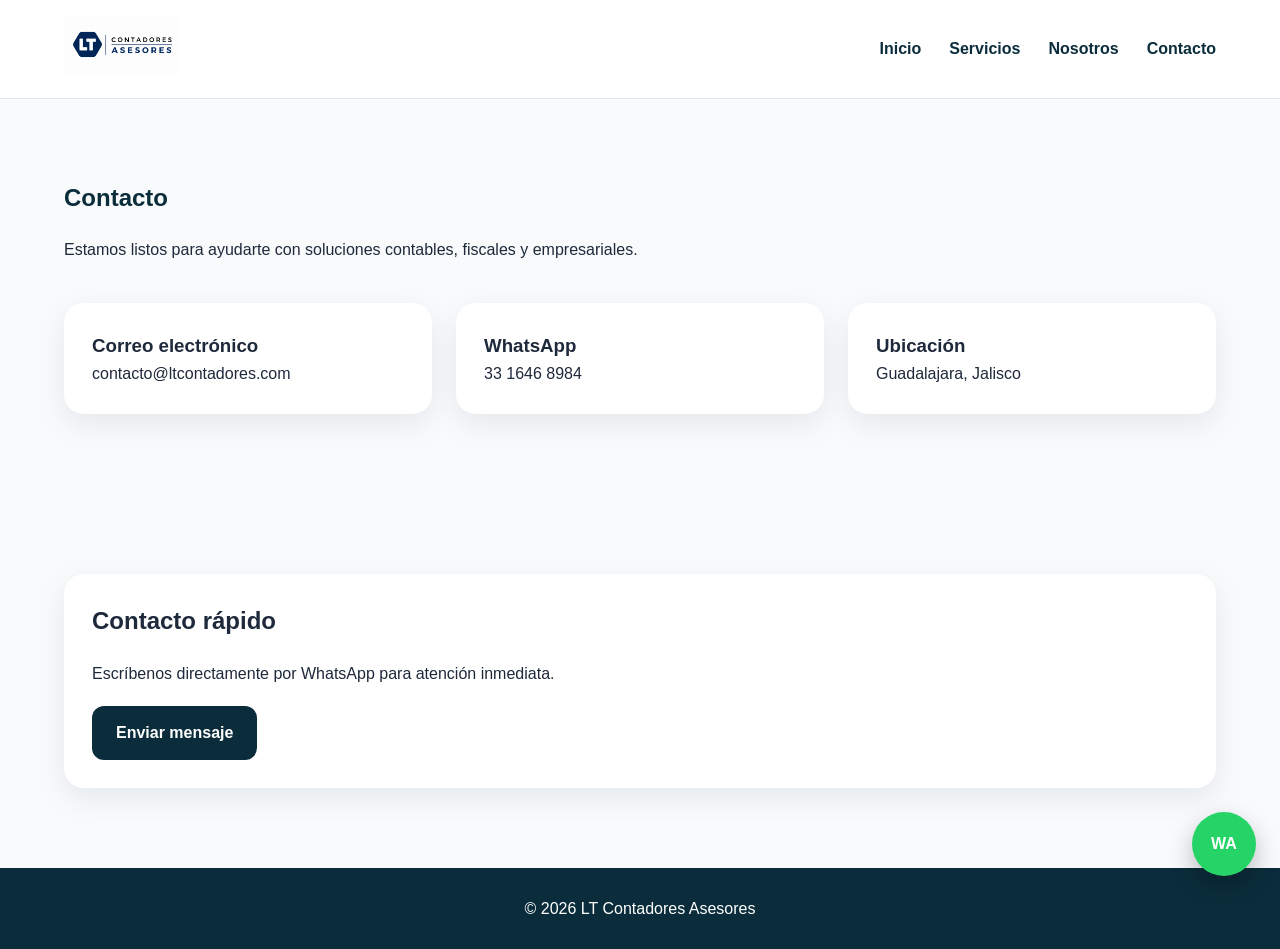
==== contacto.html @ 27eaaedc "Create contacto.html" ====
<!DOCTYPE html>
<html lang="es">
<head>
  <meta charset="UTF-8">
  <meta name="viewport" content="width=device-width, initial-scale=1.0">
  <title>Contacto | LT Contadores Asesores</title>
  <link rel="icon" type="image/png" href="favicon.png">
  <link rel="stylesheet" href="style.css">
</head>

<body>

<header>
  <nav class="navbar">
    <div class="logo">
      <a href="index.html">
        <img src="logo-web.png" alt="LT Contadores Asesores">
      </a>
    </div>

    <ul class="nav-links">
      <li><a href="index.html">Inicio</a></li>
      <li><a href="servicios.html">Servicios</a></li>
      <li><a href="nosotros.html">Nosotros</a></li>
      <li><a href="contacto.html">Contacto</a></li>
    </ul>
  </nav>
</header>

<section class="section">
  <div class="fade-in">
    <h1 style="margin-bottom:20px; color:#0b2d3b;">Contacto</h1>

    <p style="margin-bottom:40px;">
      Estamos listos para ayudarte con soluciones contables, fiscales y empresariales.
    </p>
  </div>

  <div class="cards">

    <div class="card fade-in">
      <h3>Correo electrónico</h3>
      <p>contacto@ltcontadores.com</p>
    </div>

    <div class="card fade-in">
      <h3>WhatsApp</h3>
      <p>33 1646 8984</p>
    </div>

    <div class="card fade-in">
      <h3>Ubicación</h3>
      <p>Guadalajara, Jalisco</p>
    </div>

  </div>
</section>

<section class="section">
  <div class="card fade-in">
    <h2 style="margin-bottom:20px;">Contacto rápido</h2>

    <p style="margin-bottom:20px;">
      Escríbenos directamente por WhatsApp para atención inmediata.
    </p>

    <a href="https://wa.me/523316468984" class="btn-primary" target="_blank">
      Enviar mensaje
    </a>
  </div>
</section>

<a href="https://wa.me/523316468984" class="whatsapp-float" target="_blank">
  WA
</a>

<footer class="footer">
  © 2026 LT Contadores Asesores
</footer>

<script src="script.js"></script>

</body>
</html>
---- style.css ----
* {
  margin: 0;
  padding: 0;
  box-sizing: border-box;
}

html {
  scroll-behavior: smooth;
}

body {
  font-family: Arial, Helvetica, sans-serif;
  background: #f8fafc;
  color: #1e293b;
  line-height: 1.6;
}

header {
  position: sticky;
  top: 0;
  z-index: 1000;
  background: rgba(255,255,255,0.95);
  backdrop-filter: blur(10px);
  border-bottom: 1px solid #e2e8f0;
}

.navbar {
  max-width: 1200px;
  margin: 0 auto;
  padding: 16px 24px;
  display: flex;
  justify-content: space-between;
  align-items: center;
}

.logo img {
  height: 58px;
}

.nav-links {
  display: flex;
  gap: 28px;
  list-style: none;
}

.nav-links a {
  text-decoration: none;
  color: #0b2d3b;
  font-weight: 600;
  transition: 0.25s;
}

.nav-links a:hover {
  opacity: 0.7;
}

.hero {
  max-width: 1200px;
  margin: 0 auto;
  padding: 100px 24px;
  display: grid;
  grid-template-columns: 1fr 1fr;
  gap: 48px;
  align-items: center;
}

.hero h1 {
  font-size: 3rem;
  color: #0b2d3b;
  margin-bottom: 20px;
}

.hero p {
  font-size: 1.1rem;
  color: #475569;
  margin-bottom: 30px;
}

.btn-primary {
  display: inline-block;
  background: #0b2d3b;
  color: white;
  padding: 14px 24px;
  border-radius: 12px;
  text-decoration: none;
  font-weight: 700;
  transition: 0.3s;
}

.btn-primary:hover {
  transform: translateY(-2px);
}

.section {
  max-width: 1200px;
  margin: 0 auto;
  padding: 80px 24px;
}

.cards {
  display: grid;
  grid-template-columns: repeat(auto-fit, minmax(260px, 1fr));
  gap: 24px;
}

.card {
  background: white;
  padding: 28px;
  border-radius: 20px;
  box-shadow: 0 10px 30px rgba(15, 23, 42, 0.08);
  transition: 0.3s;
}

.card:hover {
  transform: translateY(-6px);
}

.footer {
  background: #0b2d3b;
  color: white;
  text-align: center;
  padding: 28px;
}

.whatsapp-float {
  position: fixed;
  right: 24px;
  bottom: 24px;
  width: 64px;
  height: 64px;
  border-radius: 50%;
  background: #25D366;
  display: flex;
  justify-content: center;
  align-items: center;
  color: white;
  text-decoration: none;
  font-weight: 700;
  box-shadow: 0 10px 25px rgba(0,0,0,0.25);
  z-index: 999;
}

.fade-in {
  opacity: 0;
  transform: translateY(20px);
  transition: all 0.8s ease;
}

.fade-in.visible {
  opacity: 1;
  transform: translateY(0);
}

@media (max-width: 768px) {
  .hero {
    grid-template-columns: 1fr;
    text-align: center;
  }

  .hero h1 {
    font-size: 2.2rem;
  }

  .nav-links {
    gap: 14px;
    font-size: 0.9rem;
  }

  .logo img {
    height: 44px;
  }
}
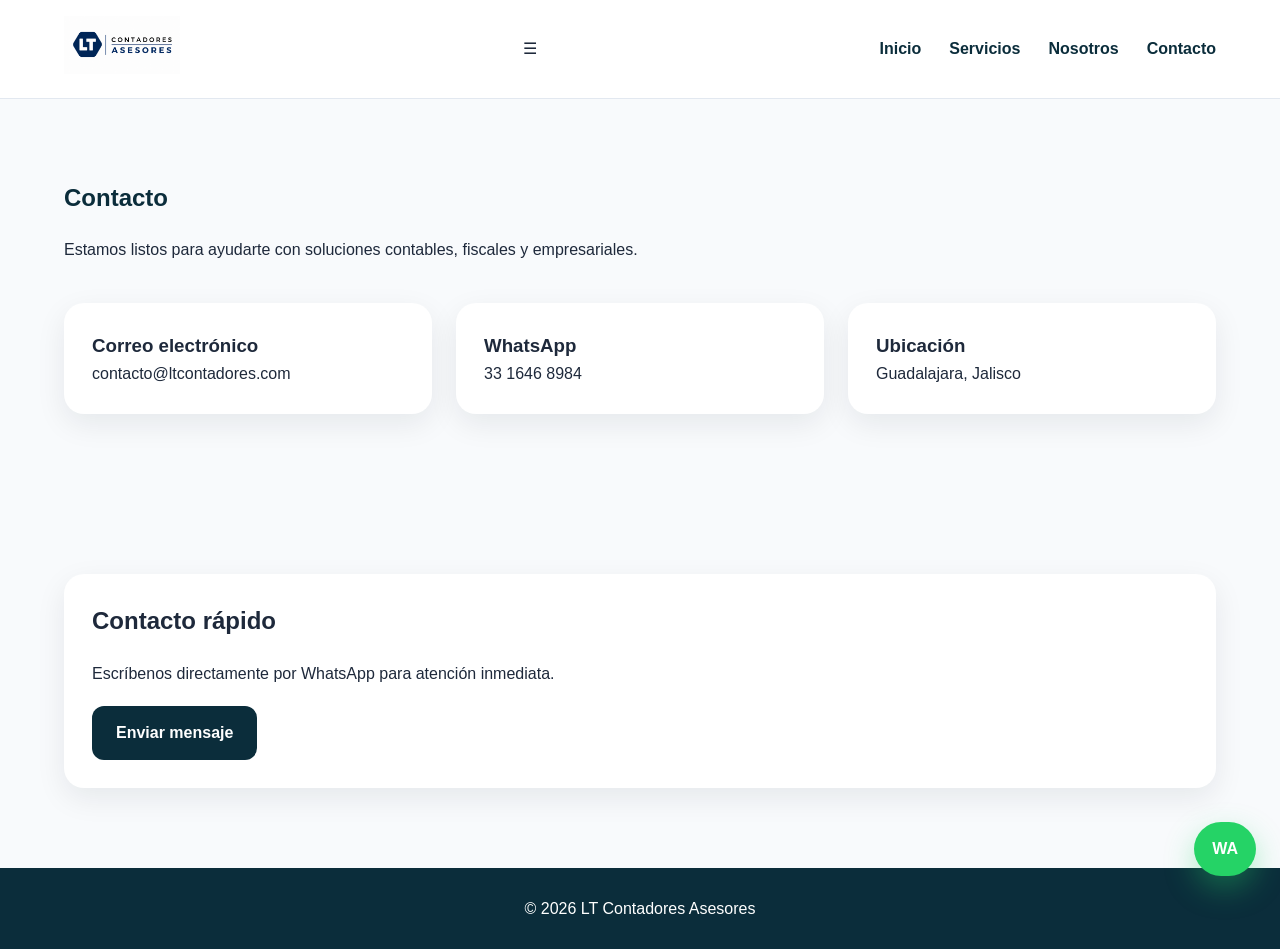
==== commit e226d0b8: "Update contacto.html" ====
--- a/contacto.html
+++ b/contacto.html
@@ -17,6 +17,10 @@
         <img src="logo-web.png" alt="LT Contadores Asesores">
       </a>
     </div>
+
+    <div class="menu-toggle" onclick="toggleMenu()">
+  ☰
+</div>
 
     <ul class="nav-links">
       <li><a href="index.html">Inicio</a></li>
--- a/style.css
+++ b/style.css
@@ -126,18 +126,42 @@
   position: fixed;
   right: 24px;
   bottom: 24px;
-  width: 64px;
-  height: 64px;
-  border-radius: 50%;
   background: #25D366;
-  display: flex;
-  justify-content: center;
-  align-items: center;
   color: white;
   text-decoration: none;
+  padding: 14px 18px;
+  border-radius: 999px;
+  display: flex;
+  align-items: center;
+  gap: 10px;
   font-weight: 700;
-  box-shadow: 0 10px 25px rgba(0,0,0,0.25);
+  box-shadow: 0 12px 30px rgba(37, 211, 102, 0.35);
   z-index: 999;
+  transition: all 0.3s ease;
+  animation: whatsappPulse 2.5s infinite;
+}
+
+.whatsapp-float:hover {
+  transform: translateY(-3px) scale(1.03);
+}
+
+.whatsapp-icon {
+  width: 24px;
+  height: 24px;
+}
+
+@keyframes whatsappPulse {
+  0% {
+    box-shadow: 0 0 0 0 rgba(37, 211, 102, 0.45);
+  }
+
+  70% {
+    box-shadow: 0 0 0 18px rgba(37, 211, 102, 0);
+  }
+
+  100% {
+    box-shadow: 0 0 0 0 rgba(37, 211, 102, 0);
+  }
 }
 
 .fade-in {
@@ -155,18 +179,39 @@
   .hero {
     grid-template-columns: 1fr;
     text-align: center;
+    padding: 60px 20px;
   }
 
   .hero h1 {
-    font-size: 2.2rem;
+    font-size: 2.1rem;
   }
 
   .nav-links {
-    gap: 14px;
-    font-size: 0.9rem;
+    flex-direction: column;
+    position: absolute;
+    top: 85px;
+    right: 20px;
+    background: white;
+    padding: 20px;
+    border-radius: 16px;
+    box-shadow: 0 15px 35px rgba(15, 23, 42, 0.12);
+    display: none;
+    min-width: 220px;
+  }
+
+  .nav-links.active {
+    display: flex;
   }
 
   .logo img {
     height: 44px;
   }
-}
+
+  .menu-toggle {
+    display: block;
+    font-size: 28px;
+    cursor: pointer;
+    color: #0b2d3b;
+    font-weight: bold;
+  }
+}
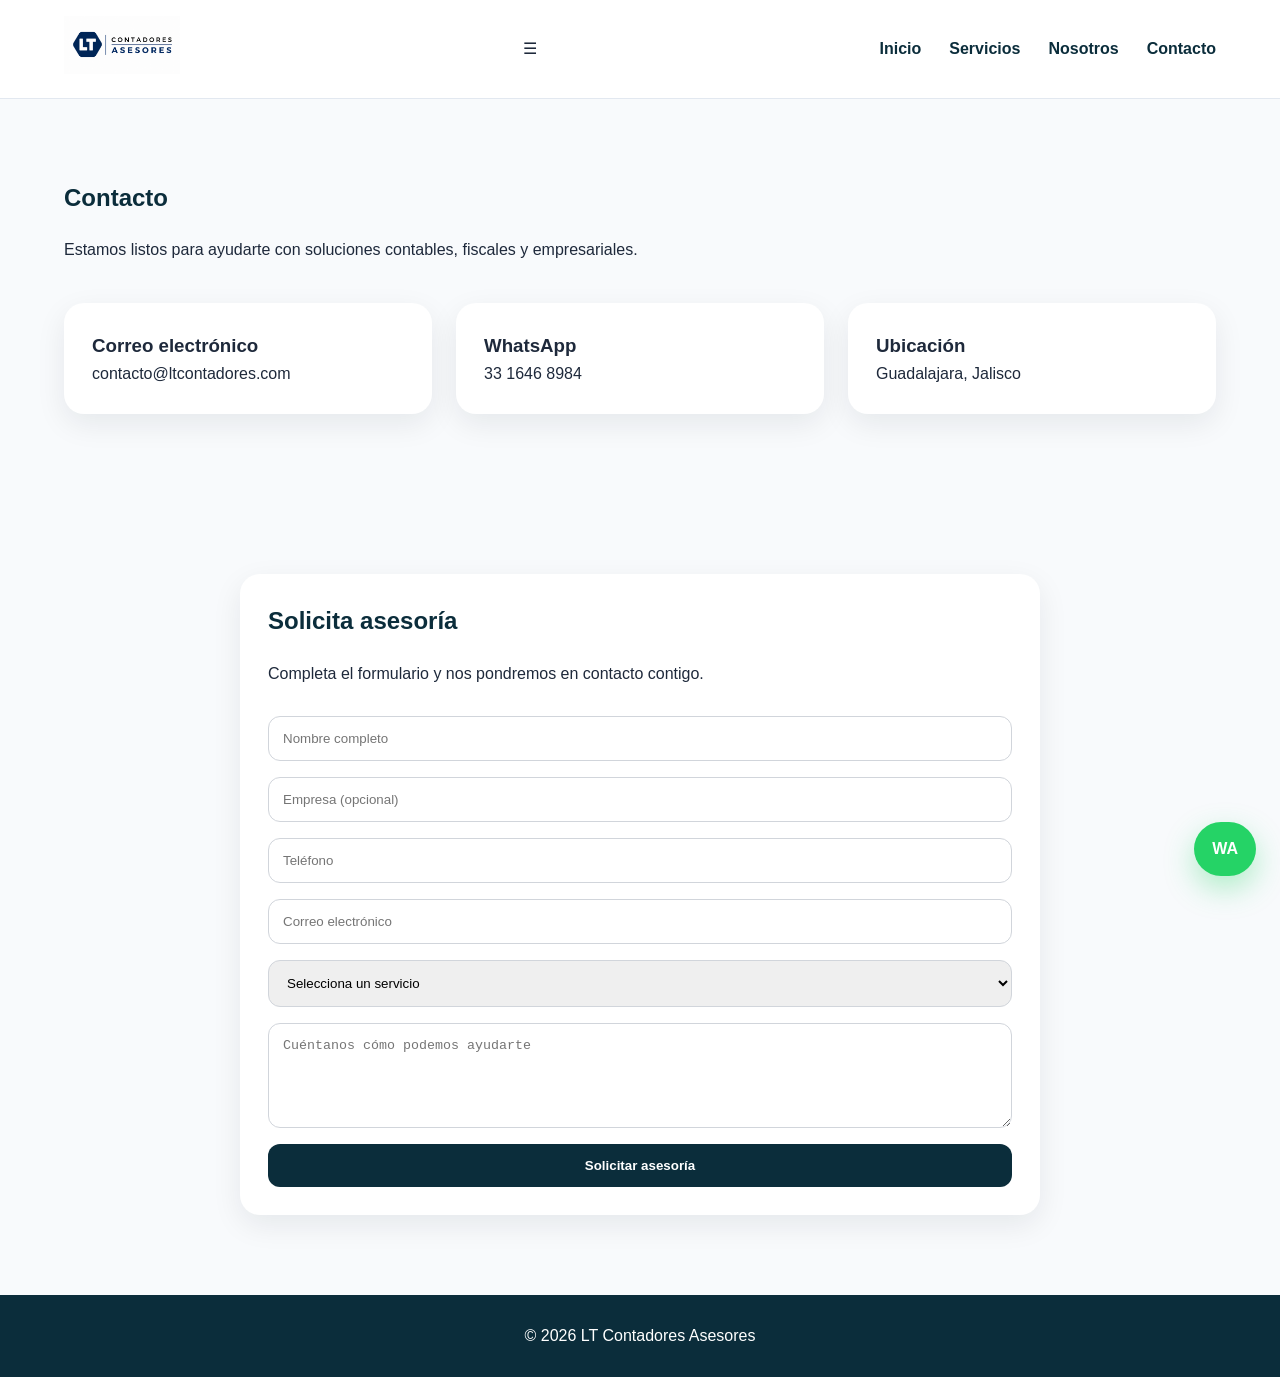
==== commit 19ccb7b6: "Update contacto.html" ====
--- a/contacto.html
+++ b/contacto.html
@@ -61,16 +61,74 @@
 </section>
 
 <section class="section">
-  <div class="card fade-in">
-    <h2 style="margin-bottom:20px;">Contacto rápido</h2>
+  <div class="card fade-in" style="max-width:800px; margin:0 auto;">
+    <h2 style="margin-bottom:20px; color:#0b2d3b;">
+      Solicita asesoría
+    </h2>
 
-    <p style="margin-bottom:20px;">
-      Escríbenos directamente por WhatsApp para atención inmediata.
+    <p style="margin-bottom:30px;">
+      Completa el formulario y nos pondremos en contacto contigo.
     </p>
 
-    <a href="https://wa.me/523316468984" class="btn-primary" target="_blank">
-      Enviar mensaje
-    </a>
+    <form action="https://api.web3forms.com/submit" method="POST">
+
+      <input type="hidden" name="access_key" value="3d202541-0ccb-4e24-a8f4-c73546cb41d5">
+
+      <div style="display:grid; gap:16px;">
+
+        <input type="text"
+               name="name"
+               placeholder="Nombre completo"
+               required
+               style="padding:14px; border:1px solid #d1d5db; border-radius:12px;">
+
+        <input type="text"
+               name="empresa"
+               placeholder="Empresa (opcional)"
+               style="padding:14px; border:1px solid #d1d5db; border-radius:12px;">
+
+        <input type="tel"
+               name="telefono"
+               placeholder="Teléfono"
+               required
+               style="padding:14px; border:1px solid #d1d5db; border-radius:12px;">
+
+        <input type="email"
+               name="email"
+               placeholder="Correo electrónico"
+               required
+               style="padding:14px; border:1px solid #d1d5db; border-radius:12px;">
+
+        <select name="servicio"
+                required
+                style="padding:14px; border:1px solid #d1d5db; border-radius:12px;">
+
+          <option value="">Selecciona un servicio</option>
+          <option>Contabilidad General</option>
+          <option>Asesoría Fiscal</option>
+          <option>Nómina e IMSS</option>
+          <option>REPSE</option>
+          <option>Devoluciones SAT</option>
+          <option>Defensa Fiscal</option>
+          <option>Planeación Fiscal</option>
+          <option>Otro</option>
+
+        </select>
+
+        <textarea name="message"
+                  placeholder="Cuéntanos cómo podemos ayudarte"
+                  rows="5"
+                  required
+                  style="padding:14px; border:1px solid #d1d5db; border-radius:12px;"></textarea>
+
+        <button type="submit"
+                class="btn-primary"
+                style="border:none; cursor:pointer;">
+          Solicitar asesoría
+        </button>
+
+      </div>
+    </form>
   </div>
 </section>
 
--- a/style.css
+++ b/style.css
@@ -55,13 +55,10 @@
 }
 
 .hero {
-  max-width: 1200px;
+  max-width: 900px;
   margin: 0 auto;
-  padding: 100px 24px;
-  display: grid;
-  grid-template-columns: 1fr 1fr;
-  gap: 48px;
-  align-items: center;
+  padding: 120px 24px;
+  text-align: center;
 }
 
 .hero h1 {
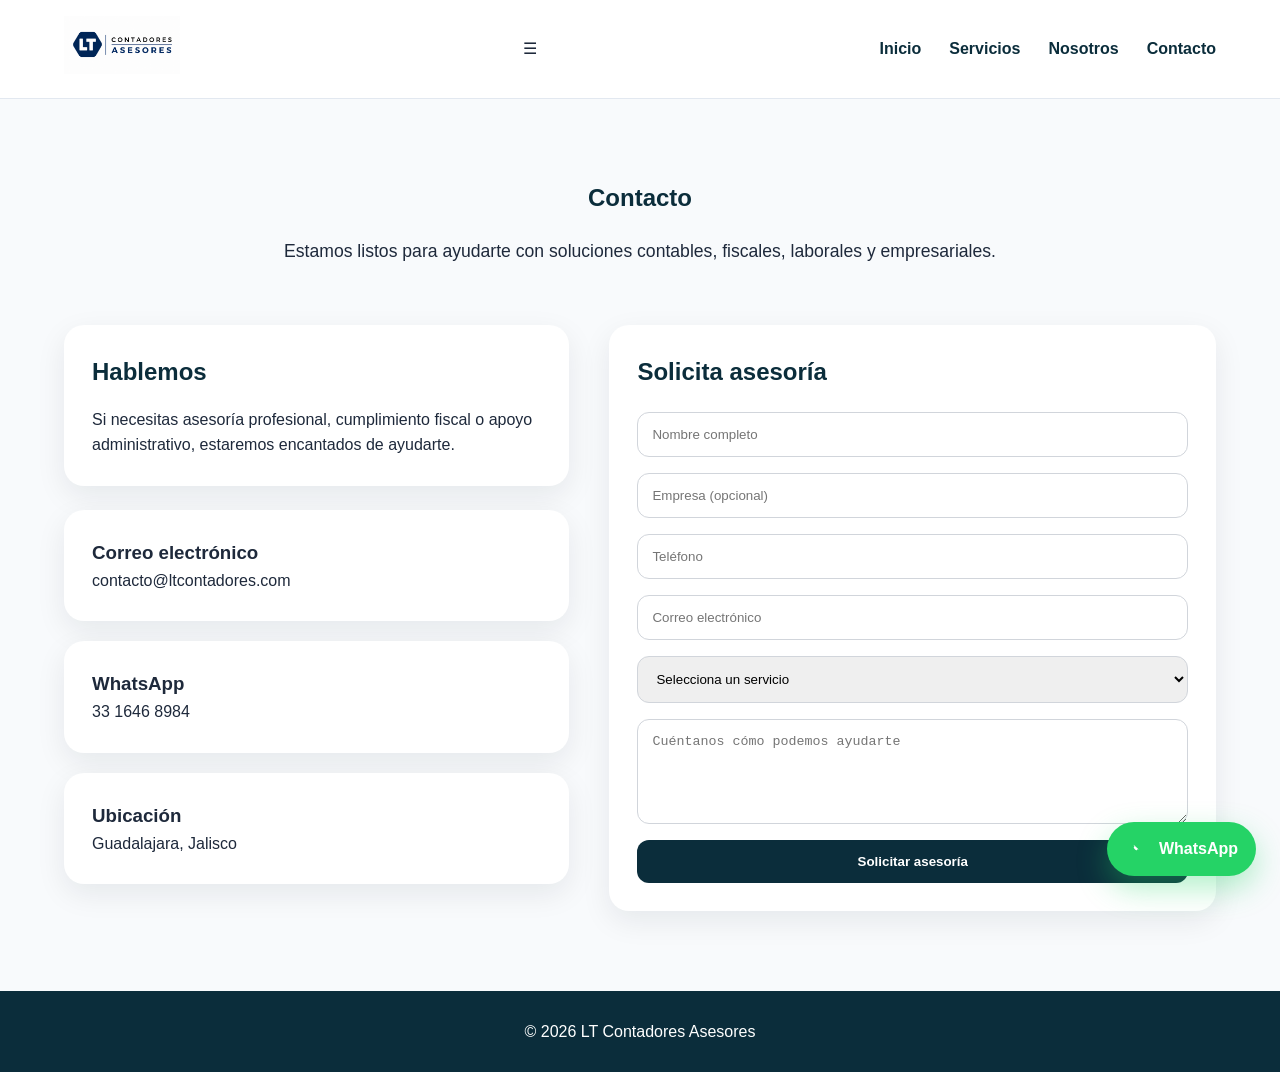
==== commit 65f9f5e5: "Update contacto.html" ====
--- a/contacto.html
+++ b/contacto.html
@@ -19,8 +19,8 @@
     </div>
 
     <div class="menu-toggle" onclick="toggleMenu()">
-  ☰
-</div>
+      ☰
+    </div>
 
     <ul class="nav-links">
       <li><a href="index.html">Inicio</a></li>
@@ -32,108 +32,134 @@
 </header>
 
 <section class="section">
-  <div class="fade-in">
-    <h1 style="margin-bottom:20px; color:#0b2d3b;">Contacto</h1>
 
-    <p style="margin-bottom:40px;">
-      Estamos listos para ayudarte con soluciones contables, fiscales y empresariales.
+  <div class="fade-in" style="text-align:center; margin-bottom:60px;">
+    <h1 style="color:#0b2d3b; margin-bottom:20px;">
+      Contacto
+    </h1>
+
+    <p style="max-width:850px; margin:0 auto; font-size:1.1rem;">
+      Estamos listos para ayudarte con soluciones contables, fiscales,
+      laborales y empresariales.
     </p>
   </div>
 
-  <div class="cards">
+  <div style="
+    display:grid;
+    grid-template-columns:1fr 1.2fr;
+    gap:40px;
+    align-items:start;
+  ">
 
-    <div class="card fade-in">
-      <h3>Correo electrónico</h3>
-      <p>contacto@ltcontadores.com</p>
+    <!-- COLUMNA IZQUIERDA -->
+    <div class="fade-in">
+
+      <div class="card" style="margin-bottom:24px;">
+        <h2 style="color:#0b2d3b; margin-bottom:15px;">
+          Hablemos
+        </h2>
+
+        <p>
+          Si necesitas asesoría profesional, cumplimiento fiscal o apoyo
+          administrativo, estaremos encantados de ayudarte.
+        </p>
+      </div>
+
+      <div class="card" style="margin-bottom:20px;">
+        <h3>Correo electrónico</h3>
+        <p>contacto@ltcontadores.com</p>
+      </div>
+
+      <div class="card" style="margin-bottom:20px;">
+        <h3>WhatsApp</h3>
+        <p>33 1646 8984</p>
+      </div>
+
+      <div class="card">
+        <h3>Ubicación</h3>
+        <p>Guadalajara, Jalisco</p>
+      </div>
+
     </div>
 
+    <!-- FORMULARIO -->
     <div class="card fade-in">
-      <h3>WhatsApp</h3>
-      <p>33 1646 8984</p>
-    </div>
 
-    <div class="card fade-in">
-      <h3>Ubicación</h3>
-      <p>Guadalajara, Jalisco</p>
+      <h2 style="color:#0b2d3b; margin-bottom:20px;">
+        Solicita asesoría
+      </h2>
+
+      <form action="https://api.web3forms.com/submit" method="POST">
+
+        <input type="hidden" name="access_key" value="3d202541-0ccb-4e24-a8f4-c73546cb41d5">
+
+        <div style="display:grid; gap:16px;">
+
+          <input type="text"
+                 name="name"
+                 placeholder="Nombre completo"
+                 required
+                 style="padding:14px; border:1px solid #d1d5db; border-radius:12px;">
+
+          <input type="text"
+                 name="empresa"
+                 placeholder="Empresa (opcional)"
+                 style="padding:14px; border:1px solid #d1d5db; border-radius:12px;">
+
+          <input type="tel"
+                 name="telefono"
+                 placeholder="Teléfono"
+                 required
+                 style="padding:14px; border:1px solid #d1d5db; border-radius:12px;">
+
+          <input type="email"
+                 name="email"
+                 placeholder="Correo electrónico"
+                 required
+                 style="padding:14px; border:1px solid #d1d5db; border-radius:12px;">
+
+          <select name="servicio"
+                  required
+                  style="padding:14px; border:1px solid #d1d5db; border-radius:12px;">
+
+            <option value="">Selecciona un servicio</option>
+            <option>Contabilidad General</option>
+            <option>Asesoría Fiscal</option>
+            <option>Nómina e IMSS</option>
+            <option>REPSE</option>
+            <option>Devoluciones SAT</option>
+            <option>Defensa Fiscal</option>
+            <option>Planeación Fiscal</option>
+            <option>Otro</option>
+
+          </select>
+
+          <textarea name="message"
+                    placeholder="Cuéntanos cómo podemos ayudarte"
+                    rows="5"
+                    required
+                    style="padding:14px; border:1px solid #d1d5db; border-radius:12px;"></textarea>
+
+          <button type="submit"
+                  class="btn-primary"
+                  style="border:none; cursor:pointer;">
+            Solicitar asesoría
+          </button>
+
+        </div>
+      </form>
+
     </div>
 
   </div>
-</section>
 
-<section class="section">
-  <div class="card fade-in" style="max-width:800px; margin:0 auto;">
-    <h2 style="margin-bottom:20px; color:#0b2d3b;">
-      Solicita asesoría
-    </h2>
-
-    <p style="margin-bottom:30px;">
-      Completa el formulario y nos pondremos en contacto contigo.
-    </p>
-
-    <form action="https://api.web3forms.com/submit" method="POST">
-
-      <input type="hidden" name="access_key" value="3d202541-0ccb-4e24-a8f4-c73546cb41d5">
-
-      <div style="display:grid; gap:16px;">
-
-        <input type="text"
-               name="name"
-               placeholder="Nombre completo"
-               required
-               style="padding:14px; border:1px solid #d1d5db; border-radius:12px;">
-
-        <input type="text"
-               name="empresa"
-               placeholder="Empresa (opcional)"
-               style="padding:14px; border:1px solid #d1d5db; border-radius:12px;">
-
-        <input type="tel"
-               name="telefono"
-               placeholder="Teléfono"
-               required
-               style="padding:14px; border:1px solid #d1d5db; border-radius:12px;">
-
-        <input type="email"
-               name="email"
-               placeholder="Correo electrónico"
-               required
-               style="padding:14px; border:1px solid #d1d5db; border-radius:12px;">
-
-        <select name="servicio"
-                required
-                style="padding:14px; border:1px solid #d1d5db; border-radius:12px;">
-
-          <option value="">Selecciona un servicio</option>
-          <option>Contabilidad General</option>
-          <option>Asesoría Fiscal</option>
-          <option>Nómina e IMSS</option>
-          <option>REPSE</option>
-          <option>Devoluciones SAT</option>
-          <option>Defensa Fiscal</option>
-          <option>Planeación Fiscal</option>
-          <option>Otro</option>
-
-        </select>
-
-        <textarea name="message"
-                  placeholder="Cuéntanos cómo podemos ayudarte"
-                  rows="5"
-                  required
-                  style="padding:14px; border:1px solid #d1d5db; border-radius:12px;"></textarea>
-
-        <button type="submit"
-                class="btn-primary"
-                style="border:none; cursor:pointer;">
-          Solicitar asesoría
-        </button>
-
-      </div>
-    </form>
-  </div>
 </section>
 
 <a href="https://wa.me/523316468984" class="whatsapp-float" target="_blank">
-  WA
+  <svg class="whatsapp-icon" xmlns="http://www.w3.org/2000/svg" viewBox="0 0 32 32" fill="white">
+    <path d="M19.11 17.21c-.27-.14-1.6-.79-1.85-.88-.25-.09-.43-.14-.61.14-.18.27-.7.88-.86 1.06-.16.18-.31.2-.58.07-.27-.14-1.13-.42-2.15-1.34-.8-.71-1.34-1.59-1.49-1.86-.16-.27-.02-.41.12-.55.12-.12.27-.31.41-.47.14-.16.18-.27.27-.45.09-.18.05-.34-.02-.47-.07-.14-.61-1.48-.84-2.03z"/>
+  </svg>
+  WhatsApp
 </a>
 
 <footer class="footer">
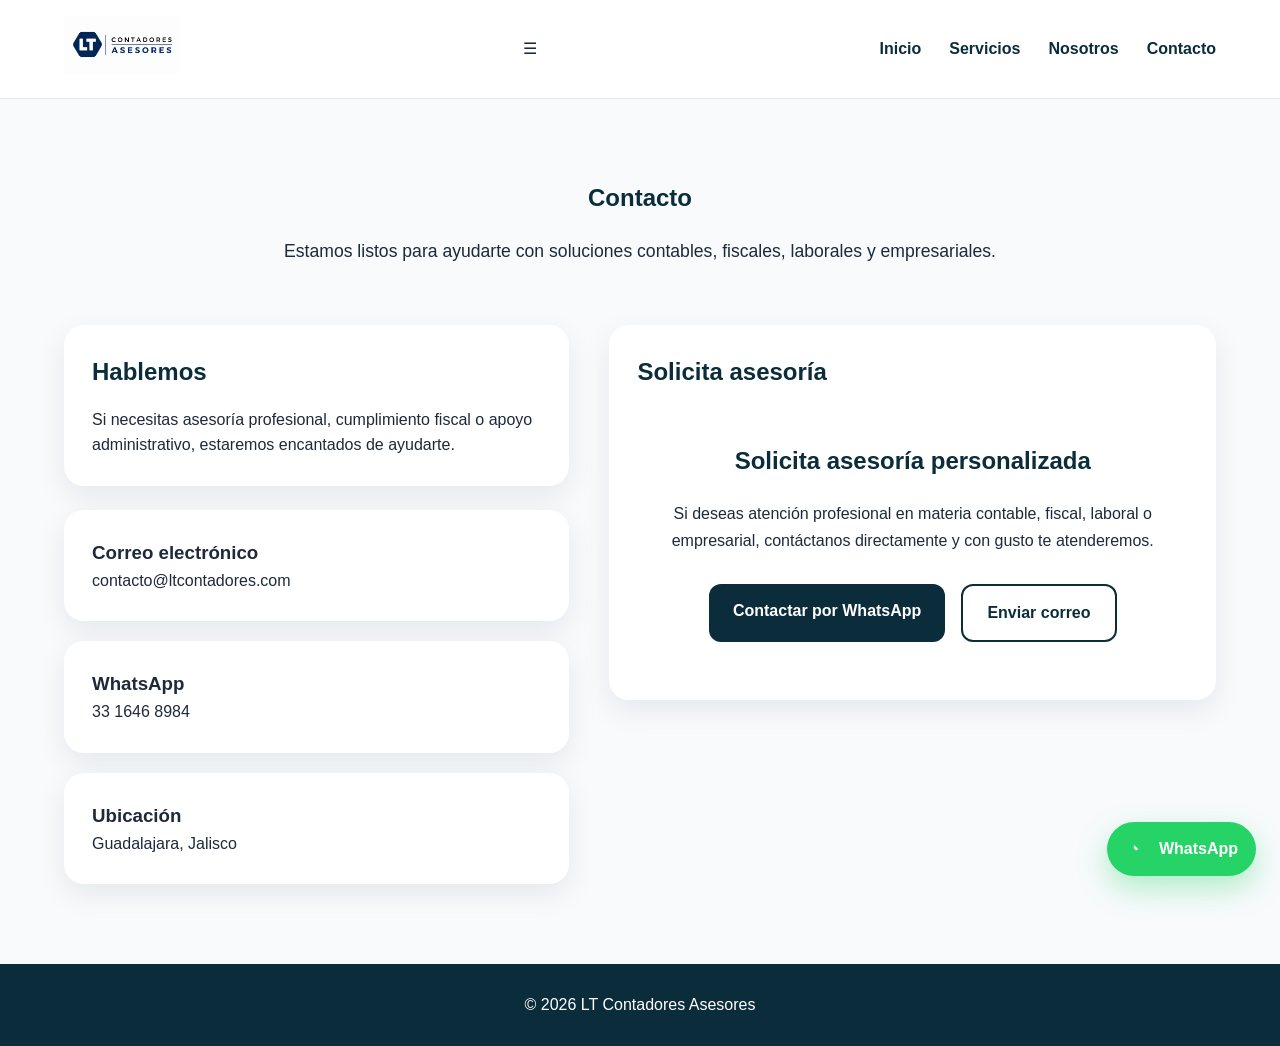
==== commit 3e9bceaa: "Update contacto.html" ====
--- a/contacto.html
+++ b/contacto.html
@@ -89,65 +89,46 @@
         Solicita asesoría
       </h2>
 
-      <form action="https://api.web3forms.com/submit" method="POST">
+<div style="text-align:center; padding:30px 10px;">
 
-        <input type="hidden" name="access_key" value="3d202541-0ccb-4e24-a8f4-c73546cb41d5">
+  <h2 style="color:#0b2d3b; margin-bottom:20px;">
+    Solicita asesoría personalizada
+  </h2>
 
-        <div style="display:grid; gap:16px;">
+  <p style="margin-bottom:30px; line-height:1.7;">
+    Si deseas atención profesional en materia contable, fiscal, laboral
+    o empresarial, contáctanos directamente y con gusto te atenderemos.
+  </p>
 
-          <input type="text"
-                 name="name"
-                 placeholder="Nombre completo"
-                 required
-                 style="padding:14px; border:1px solid #d1d5db; border-radius:12px;">
+  <div style="
+    display:flex;
+    justify-content:center;
+    gap:16px;
+    flex-wrap:wrap;
+  ">
 
-          <input type="text"
-                 name="empresa"
-                 placeholder="Empresa (opcional)"
-                 style="padding:14px; border:1px solid #d1d5db; border-radius:12px;">
+    <a href="https://wa.me/523316468984"
+       class="btn-primary"
+       target="_blank">
+      Contactar por WhatsApp
+    </a>
 
-          <input type="tel"
-                 name="telefono"
-                 placeholder="Teléfono"
-                 required
-                 style="padding:14px; border:1px solid #d1d5db; border-radius:12px;">
+    <a href="mailto:contacto@ltcontadores.com"
+       style="
+        display:inline-block;
+        padding:14px 24px;
+        border:2px solid #0b2d3b;
+        color:#0b2d3b;
+        text-decoration:none;
+        border-radius:12px;
+        font-weight:700;
+       ">
+      Enviar correo
+    </a>
 
-          <input type="email"
-                 name="email"
-                 placeholder="Correo electrónico"
-                 required
-                 style="padding:14px; border:1px solid #d1d5db; border-radius:12px;">
+  </div>
 
-          <select name="servicio"
-                  required
-                  style="padding:14px; border:1px solid #d1d5db; border-radius:12px;">
-
-            <option value="">Selecciona un servicio</option>
-            <option>Contabilidad General</option>
-            <option>Asesoría Fiscal</option>
-            <option>Nómina e IMSS</option>
-            <option>REPSE</option>
-            <option>Devoluciones SAT</option>
-            <option>Defensa Fiscal</option>
-            <option>Planeación Fiscal</option>
-            <option>Otro</option>
-
-          </select>
-
-          <textarea name="message"
-                    placeholder="Cuéntanos cómo podemos ayudarte"
-                    rows="5"
-                    required
-                    style="padding:14px; border:1px solid #d1d5db; border-radius:12px;"></textarea>
-
-          <button type="submit"
-                  class="btn-primary"
-                  style="border:none; cursor:pointer;">
-            Solicitar asesoría
-          </button>
-
-        </div>
-      </form>
+</div>
 
     </div>
 
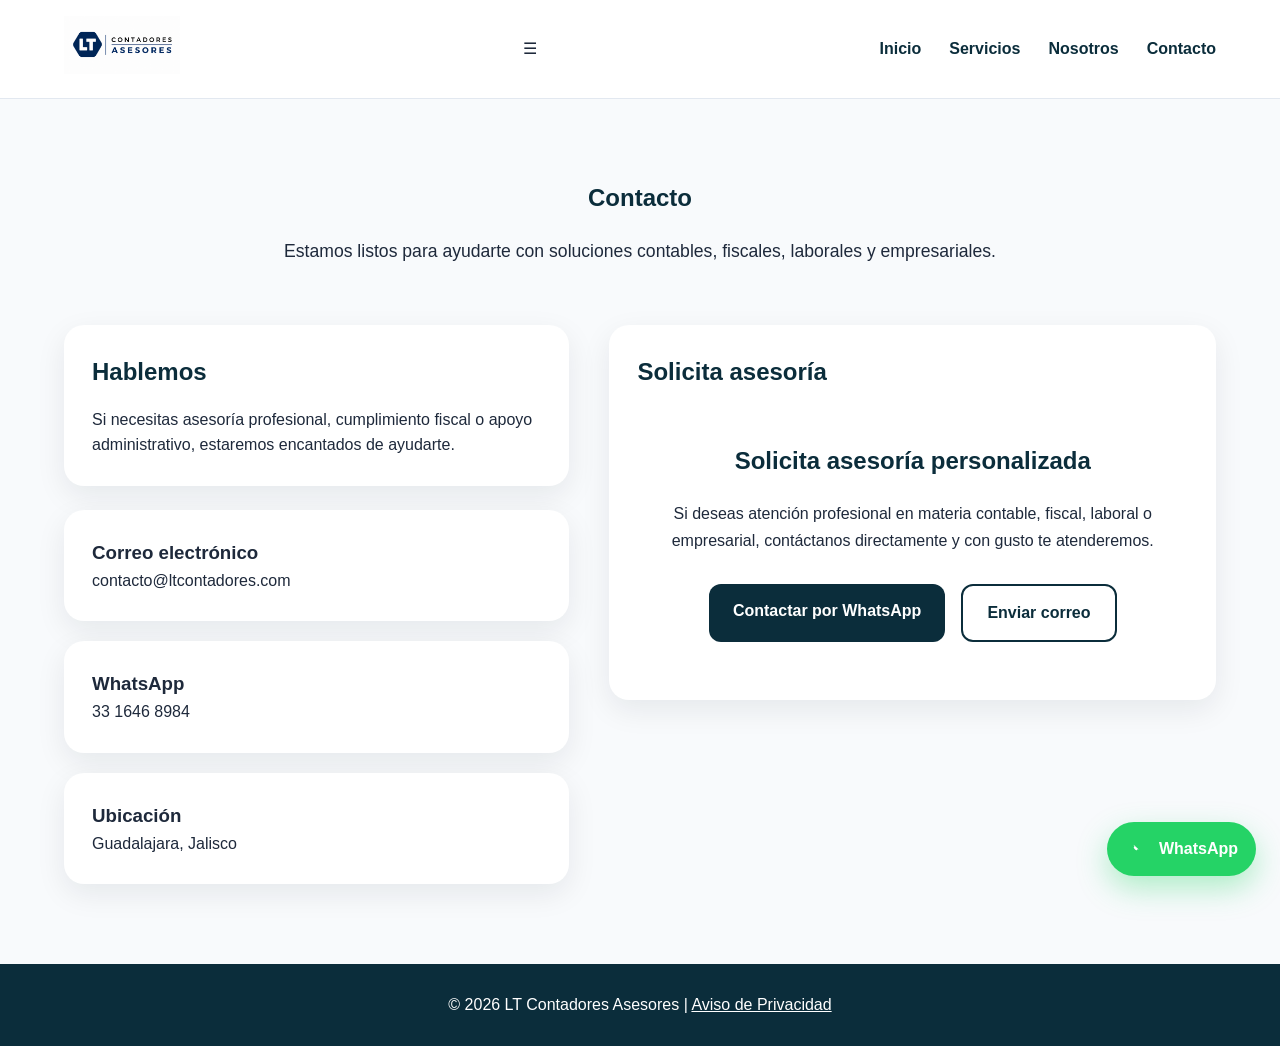
==== commit c45bc6e8: "Update contacto.html" ====
--- a/contacto.html
+++ b/contacto.html
@@ -144,7 +144,11 @@
 </a>
 
 <footer class="footer">
-  © 2026 LT Contadores Asesores
+  © 2026 LT Contadores Asesores |
+  <a href="privacidad.html"
+     style="color:white; text-decoration:underline;">
+     Aviso de Privacidad
+  </a>
 </footer>
 
 <script src="script.js"></script>
